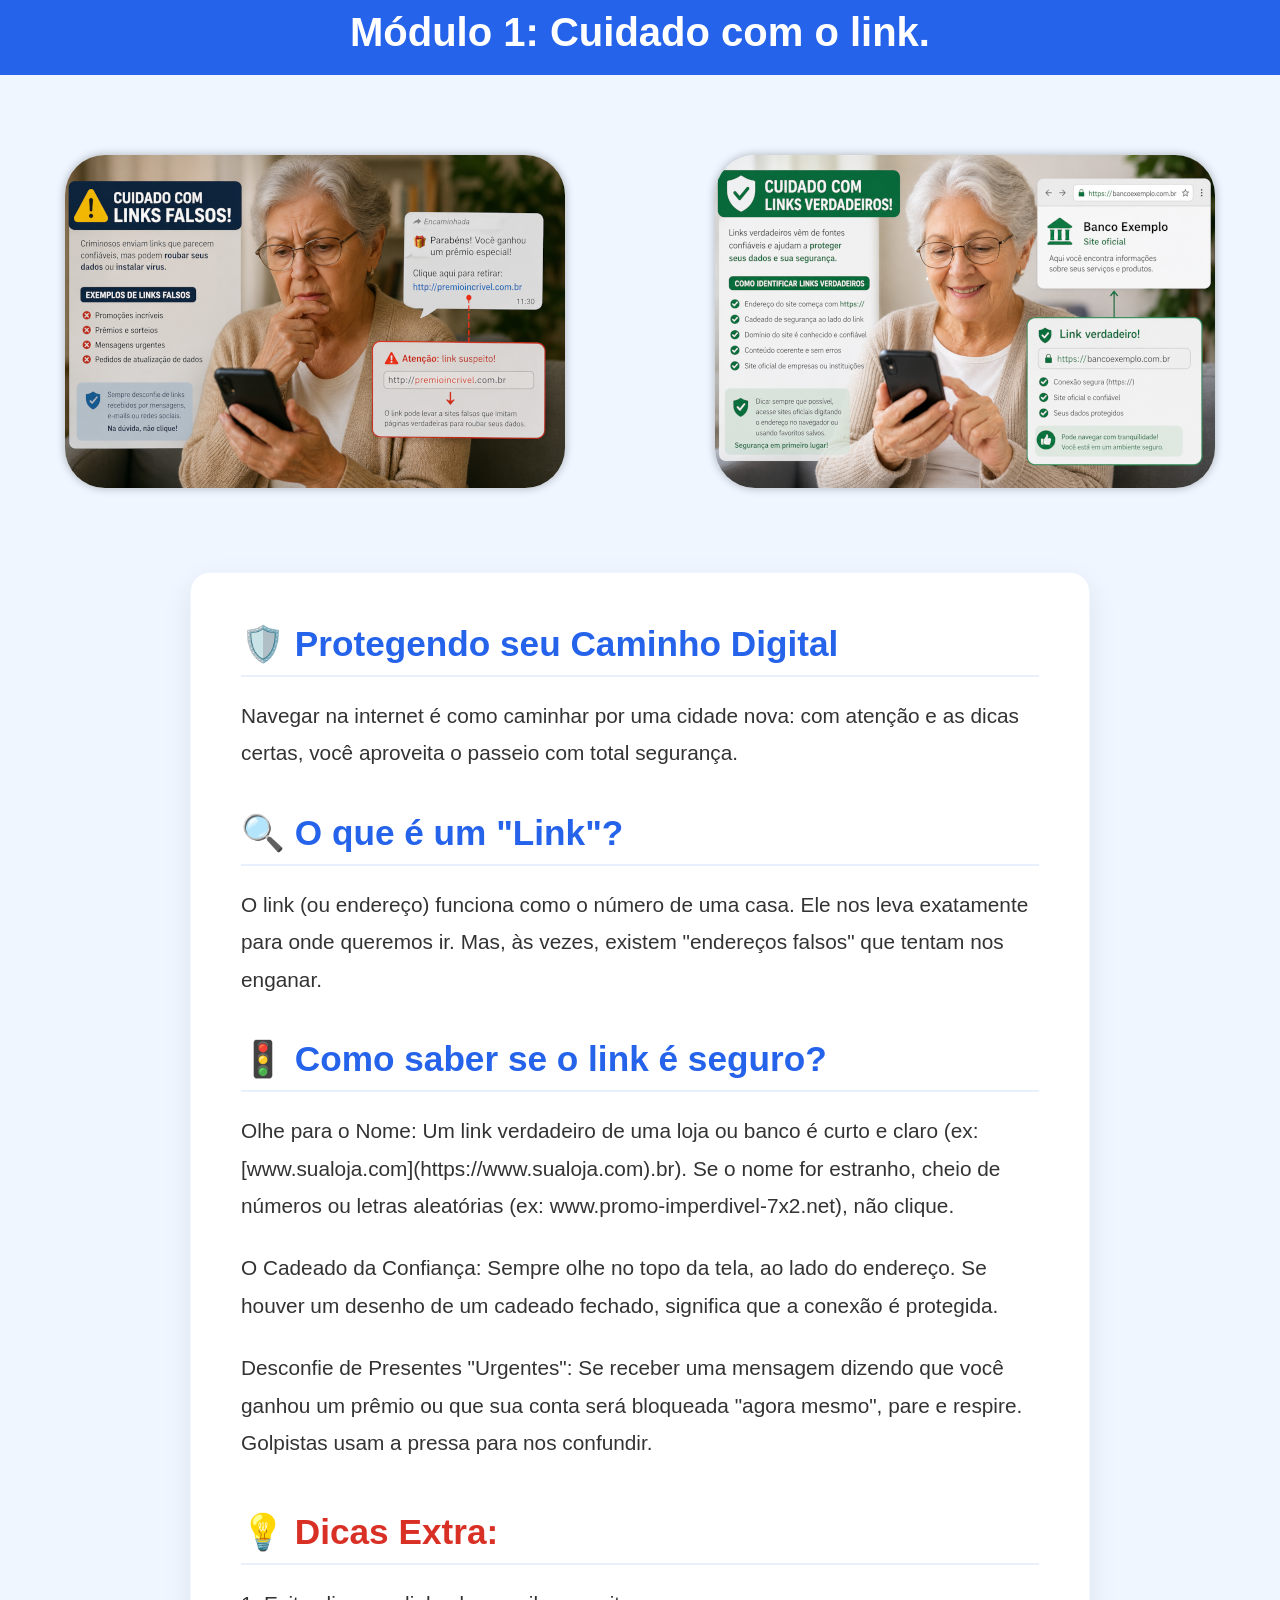
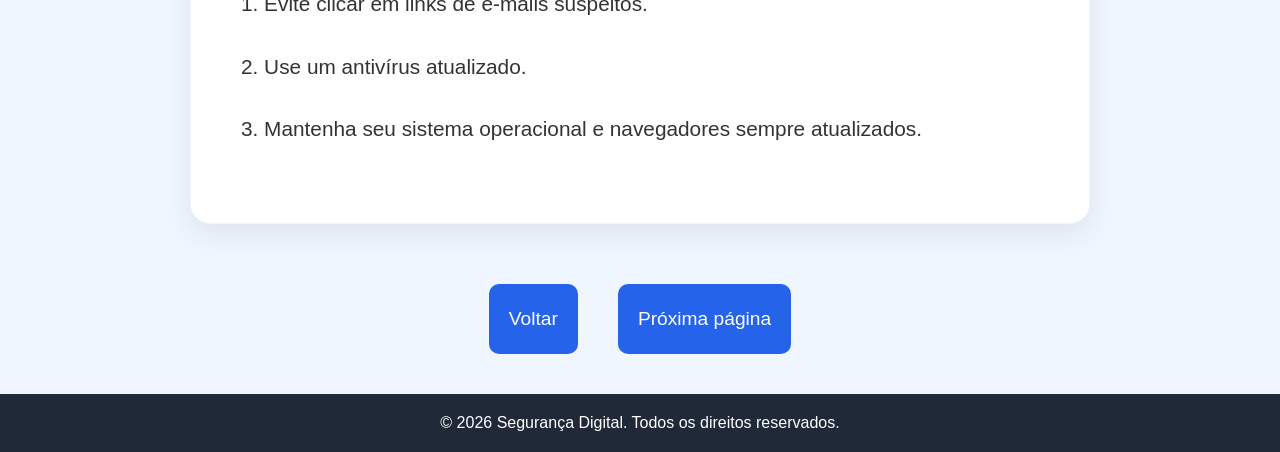
==== modulo1.html @ 10e39b37 "Modulos parcialmente concluidos Html, Css feitos" ====
<!DOCTYPE html>
<html lang="pt-BR">
<head>
    <meta charset="UTF-8">
    <meta name="viewport" content="width=device-width, initial-scale=1.0">
    <title>Módulo 1</title>
    <link rel="stylesheet" href="css/style.css">
</head>
<body>
    <header>
        <h1>Módulo 1: Cuidado com o link.</h1>
    </header>
    <main>
        <section class="imagensConteudo">
            <div class="linkFalso">
                <img src="imagens/linksFalsos.png" alt="Imagem de linkls falsos">
            </div>
            <div class="linkVerdadeiro">
                <img src="imagens/linksVerdadeiros.png" alt="Imagem de links verdadeiros">
            </div>
        </section>
        <div class="conteudoDiv">
            <h2>🛡️ Protegendo seu Caminho Digital</h2>
            <p>Navegar na internet é como caminhar por uma cidade nova: com atenção e as dicas certas, você aproveita o passeio com total segurança.</p>
            <h2>🔍 O que é um "Link"?</h2>
            <p>O link (ou endereço) funciona como o número de uma casa. Ele nos leva exatamente para onde queremos ir. Mas, às vezes, existem "endereços falsos" que tentam nos enganar.</p>
            <h2>🚦 Como saber se o link é seguro?</h2>
            <p>Olhe para o Nome: Um link verdadeiro de uma loja ou banco é curto e claro (ex: [www.sualoja.com](https://www.sualoja.com).br). Se o nome for estranho, cheio de números ou letras aleatórias (ex: www.promo-imperdivel-7x2.net), não clique.</p>
            <p>O Cadeado da Confiança: Sempre olhe no topo da tela, ao lado do endereço. Se houver um desenho de um cadeado fechado, significa que a conexão é protegida.</p>
            <p>Desconfie de Presentes "Urgentes": Se receber uma mensagem dizendo que você ganhou um prêmio ou que sua conta será bloqueada "agora mesmo", pare e respire. Golpistas usam a pressa para nos confundir.</p>
            <h2>💡 Dicas Extra:</h2>
            <p>1. Evite clicar em links de e-mails suspeitos.</p>
            <p>2. Use um antivírus atualizado.</p>
            <p>3. Mantenha seu sistema operacional e navegadores sempre atualizados.</p>
        </div>
        <div class="botoes">
            <a href="index.html"><button>Voltar</button></a>
            <a href="modulo2.html"><button>Próxima página</button></a>
        </div>
    </main>
    <footer>
        <p>© 2026 Segurança Digital. Todos os direitos reservados.</p>
    </footer>
</body>
</html>
---- css/style.css ----
:root {
  --azulPrincipal: #2563eb; /* Cabeçalho e botões */
  --azulHover: #1d4ed8; /* Azul mais escuro para hover */
  --azulClaro: #eff6ff; /* Fundo claro para seções */
  --cinzaEscuro: #1f2937; /* Rodapé */
  --texto: #333333;
}

* {
  margin: 0;
  padding: 0;
  box-sizing: border-box;
  font-family: Arial, Helvetica, sans-serif;
}

header {
  background-color: var(--azulPrincipal);
  color: white;
  padding: 10px;
}

header h1 {
  font-size: 2.5em;
  margin-bottom: 10px;
  text-align: center;
}

header h2 {
  font-size: 1.8em;
  margin-bottom: 20px;
  text-align: center;
}

header p {
  font-size: 1.5em;
}

footer {
  background-color: var(--cinzaEscuro);
  color: white;
  padding: 20px;
  text-align: center;
}

main {
  background-color: var(--azulClaro);
  padding: 20px;
}
.container {
  max-width: 1200px;
  margin: 0 auto;
}
.container h1 {
  margin: 20px 0;
  font-size: 2.8em;
  text-align: center;
}

.container p {
  font-size: 1.9em;
  line-height: 1.6;
  margin-bottom: 20px;
  text-align: justify;
}
.container img {
  display: flex;
  justify-content: center;
  margin: 0 auto;
  max-width: 90%;
  height: auto;
  border-radius: 80px;
  padding: 20px;
  margin: 0 auto;
  box-shadow: 0px 0px 1px rgba(0, 0, 0, 0.11);
}

button {
  background-color: var(--azulPrincipal);
  color: white;
  border: none;
  padding: 10px 20px;
  font-size: 1.2em;
  cursor: pointer;
  border-radius: 10px;
  transition: background-color 0.3s ease;
  display: flex;
  justify-content: center;
  margin: 20px auto;
  max-height: 200px;
  max-width: 300px;
  height: 70px;
  width: 100%;
  align-items: center;
}

button:hover {
  background-color: var(--azulHover);
}

.conteudo {
  display: flex;
  flex-direction: column;
  align-items: center;
}

.conteudo h1 {
  font-size: 2.5em;
  margin-bottom: 40px;
  text-align: center;
}

.cards {
  display: flex;
  flex-wrap: wrap;
  justify-content: center;
  gap: 40px;
  margin: 20px 0;
}

.card {
  text-align: center;
  background-color: white;
  border-radius: 10px;
  box-shadow: 0px 0px 10px rgba(0, 0, 0, 0.1);
  padding: 20px;
  width: 300px;
  transition:
    transform 0.3s ease,
    background-color 0.3s ease,
    box-shadow 0.3s ease;
}

.card p {
  font-size: 1.2em;
  color: var(--texto);
}

.card:hover {
  transform: translateY(-10px);
  background-color: var(--azulClaro);
  box-shadow: 0px 10px 20px rgba(0, 0, 0, 0.15);
  cursor: pointer;
}

.card img {
  margin-top: 60px;
  max-width: 90%;
  height: auto;
  width: 100px;
  height: 100px;
  margin-bottom: 20px;
}

.imagensConteudo {
  display: flex;
  justify-content: center;
  gap: 150px;
  margin-top: 20px;
  padding: 40px;
}

.imagensConteudo img {
  max-width: 100%;
  height: auto;
  border-radius: 40px;
  box-shadow: 0px 0px 10px rgba(0, 0, 0, 0.288);
}

.conteudoDiv {
  max-width: 900px;
  margin: 40px auto;
  padding: 50px;
  background-color: #ffffff;
  border-radius: 20px;
  box-shadow: 0 10px 30px rgba(0, 0, 0, 0.08);
  border: 1px solid var(--azulClaro);
  font-family: "Segoe UI", Roboto, Helvetica, Arial, sans-serif;
}

.conteudoDiv h2 {
  color: var(--azulPrincipal);
  font-size: 2.2rem;
  margin-top: 40px;
  margin-bottom: 20px;
  font-weight: 700;
  border-bottom: 2px solid #e8f0fe;
  padding-bottom: 10px;
}

.conteudoDiv h2:first-of-type {
  margin-top: 0;
}

.conteudoDiv p {
  font-size: 1.3rem;
  line-height: 1.8;
  color: var(--texto);
  margin-bottom: 25px;
}

.conteudoDiv h2:last-of-type {
  color: #d93025;
  margin-top: 50px;
}
.protejaSeuDinheiro {
  display: flex;
  justify-content: center;
  align-items: stretch;
  gap: 30px;
  margin: 50px auto;
  max-width: 1100px;
  width: 95%;
}

.protejaSeuDinheiro div {
  flex: 1;
  color: white;
  padding: 35px;
  border-radius: 15px;
  box-shadow: 0 10px 20px rgba(0, 0, 0, 0.1);
}

.bancoVerde {
  background-color: #2e7d32;
}

.bancoVermelho {
  background-color: #c62828;
}

.protejaSeuDinheiro ol {
  margin-top: 20px;
  padding-left: 25px;
}

.protejaSeuDinheiro li {
  font-size: 1.15em;
  line-height: 1.5;
  margin-bottom: 15px;
  font-weight: 500;
}

.botoes{
  display: flex;
  justify-content: center;
  align-items: center;
  gap: 40px;
  width: 100%;
}

.botoes a{
  text-decoration: none;
  color: white;;
}
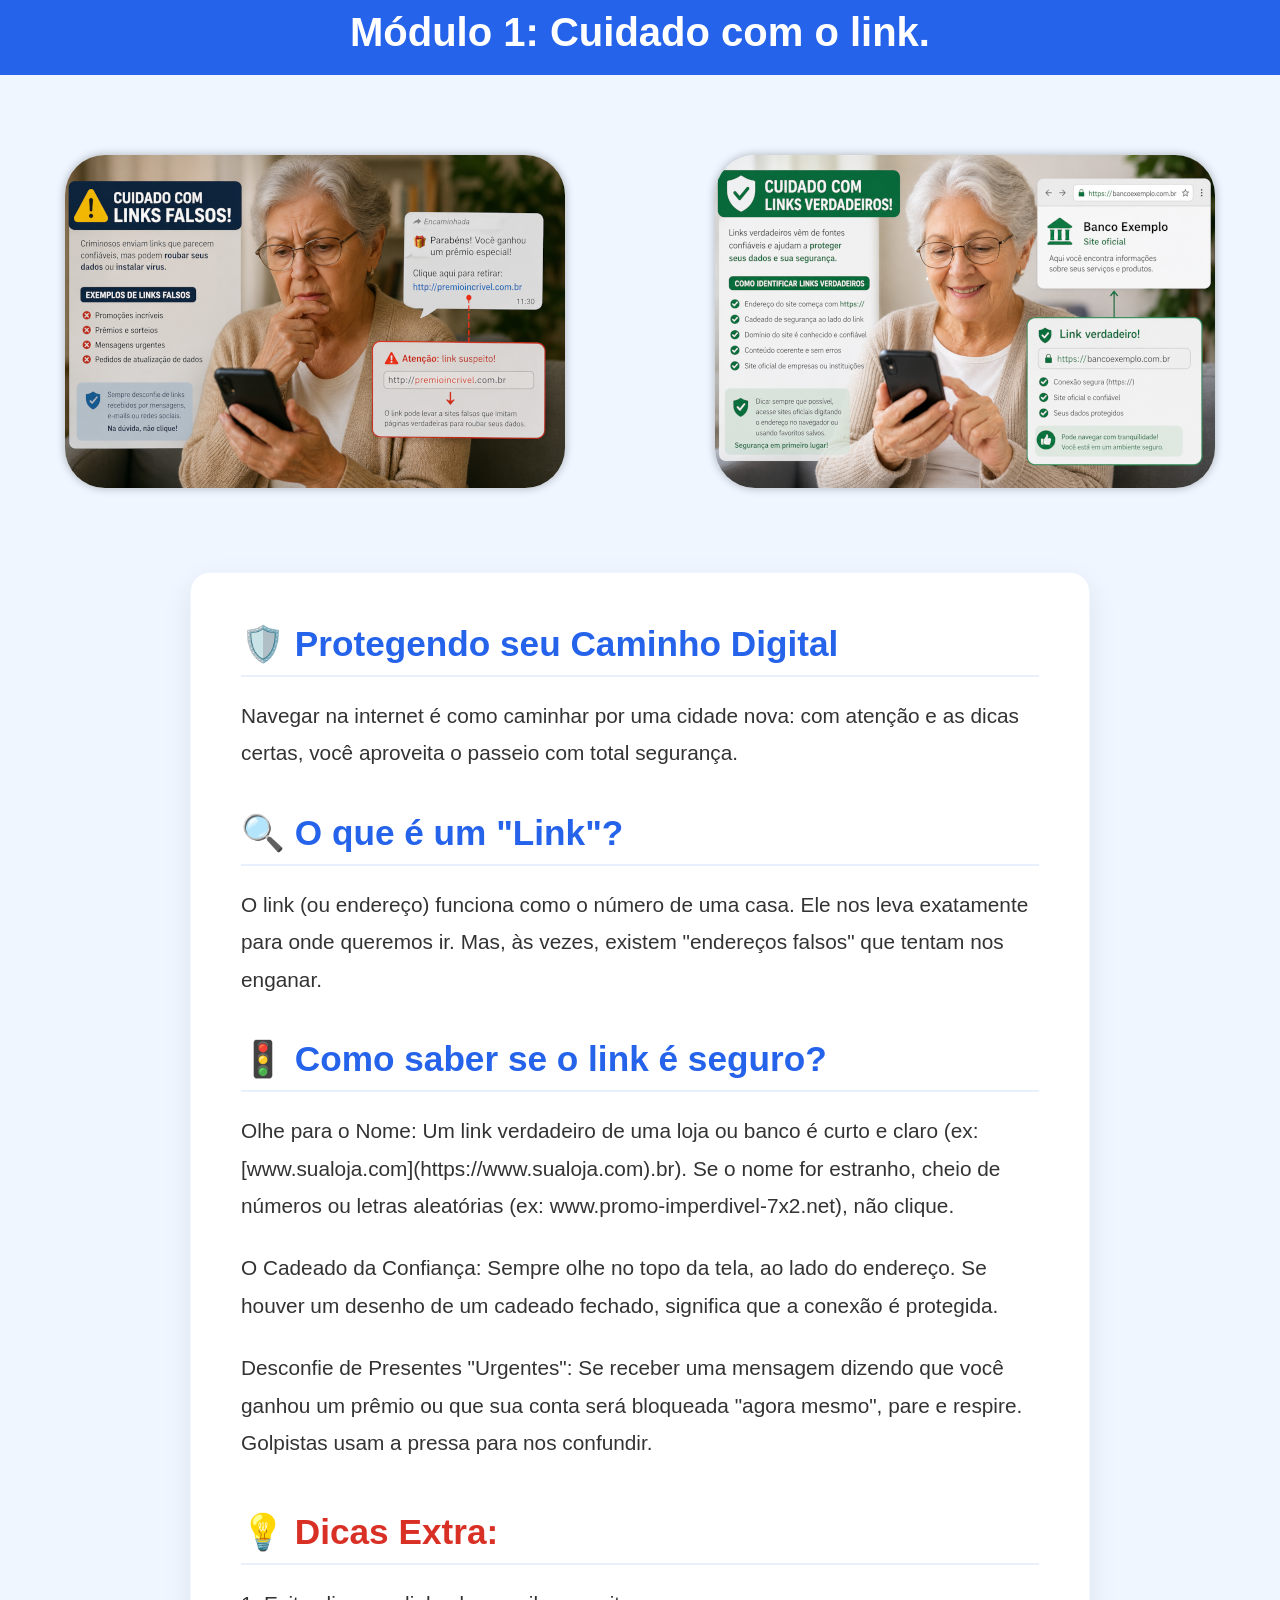
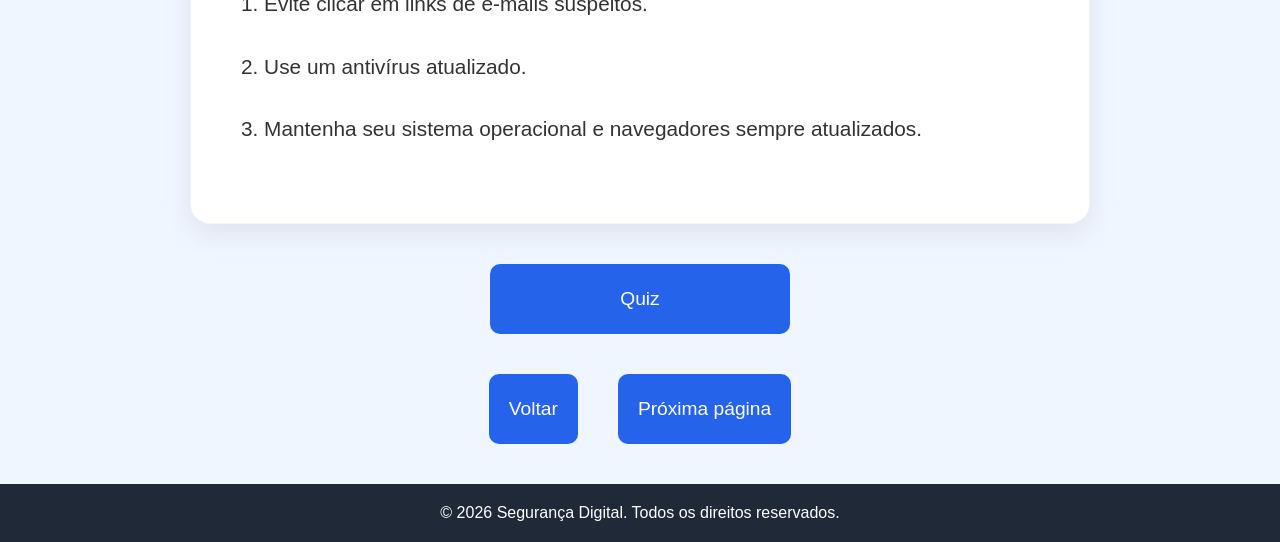
==== commit 94313b69: "Final" ====
--- a/modulo1.html
+++ b/modulo1.html
@@ -33,6 +33,9 @@
             <p>2. Use um antivírus atualizado.</p>
             <p>3. Mantenha seu sistema operacional e navegadores sempre atualizados.</p>
         </div>
+        <div class="quizMod">
+            <button onclick="renderizarQuiz('Cuidado com o link')" id="quizBotao">Quiz</button>
+        </div>
         <div class="botoes">
             <a href="index.html"><button>Voltar</button></a>
             <a href="modulo2.html"><button>Próxima página</button></a>
@@ -41,5 +44,6 @@
     <footer>
         <p>© 2026 Segurança Digital. Todos os direitos reservados.</p>
     </footer>
+    <script src="js/modulos.js"></script>
 </body>
 </html>
--- a/css/style.css
+++ b/css/style.css
@@ -253,4 +253,55 @@
   color: white;;
 }
 
-
+/* Torna o card da questão robusto e centralizado */
+.questao-card-grande {
+    background-color: #ffffff;
+    border: 2px solid #e0e0e0;
+    border-radius: 12px;
+    padding: 25px;
+    margin-bottom: 30px;
+    width: 100%;
+    max-width: 800px; 
+    box-sizing: border-box;
+}
+
+
+.btn-alternativa-grande {
+    display: block;
+    width: 100%;
+    padding: 15px 20px;
+    margin: 10px 0;
+    font-size: 14px;
+    text-align: left;
+    background-color: var(--azulHover);
+    border: 1px solid #ccc;
+    border-radius: 8px;
+    cursor: pointer;
+    transition: background 0.2s;
+}
+
+/* Estilo para a caixa de resultado que aparece no final */
+.quiz-resultado-final {
+    background-color: #f4f7f6;
+    border: 3px dashed #cbd5e1;
+    border-radius: 12px;
+    padding: 30px;
+    text-align: center;
+    max-width: 800px;
+    margin-top: 20px;
+}
+
+/* Botões de ação do final do quiz */
+.btn-final-quiz {
+    padding: 15px 40px;
+    font-size: 18px;
+    font-weight: bold;
+    border: none;
+    border-radius: 8px;
+    cursor: pointer;
+    margin-top: 15px;
+}
+
+.btn-avancar { background-color: #2ecc71; color: white; }
+.btn-reiniciar { background-color: #e74c3c; color: white; }
+
